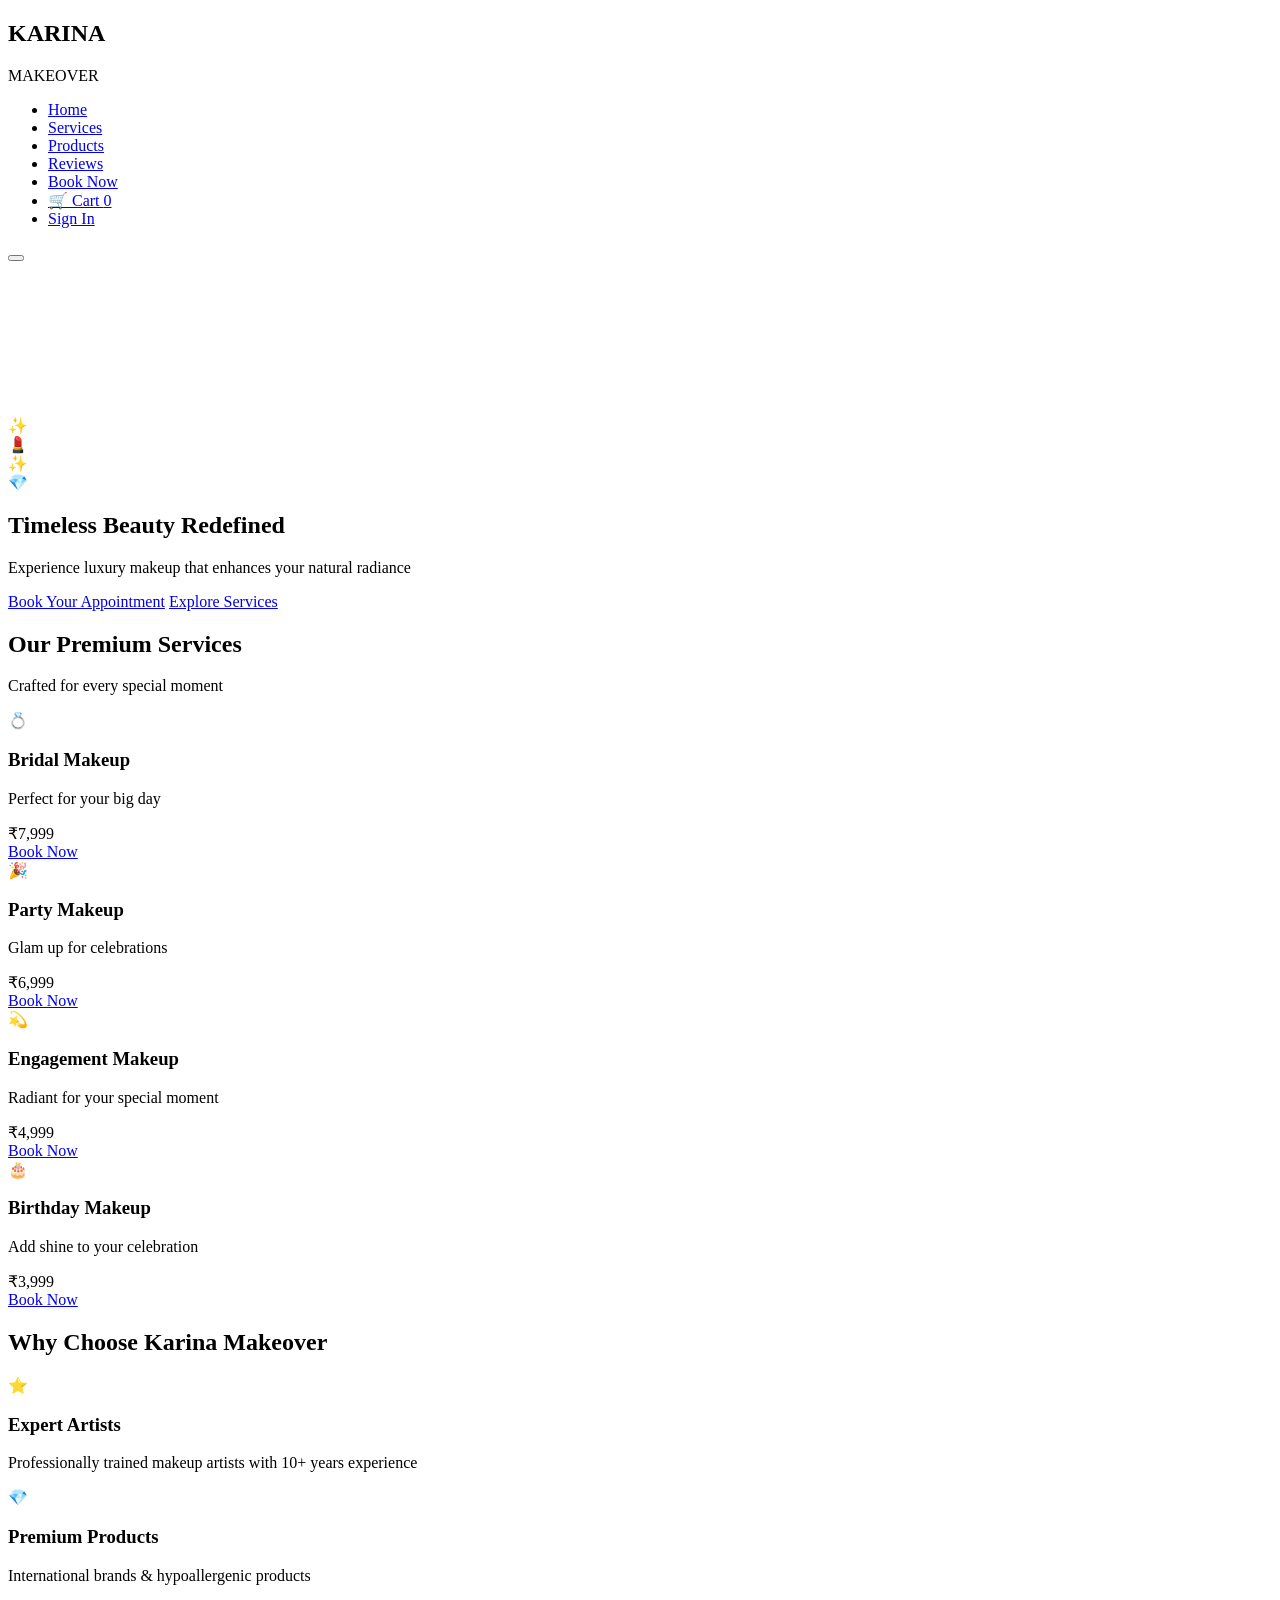
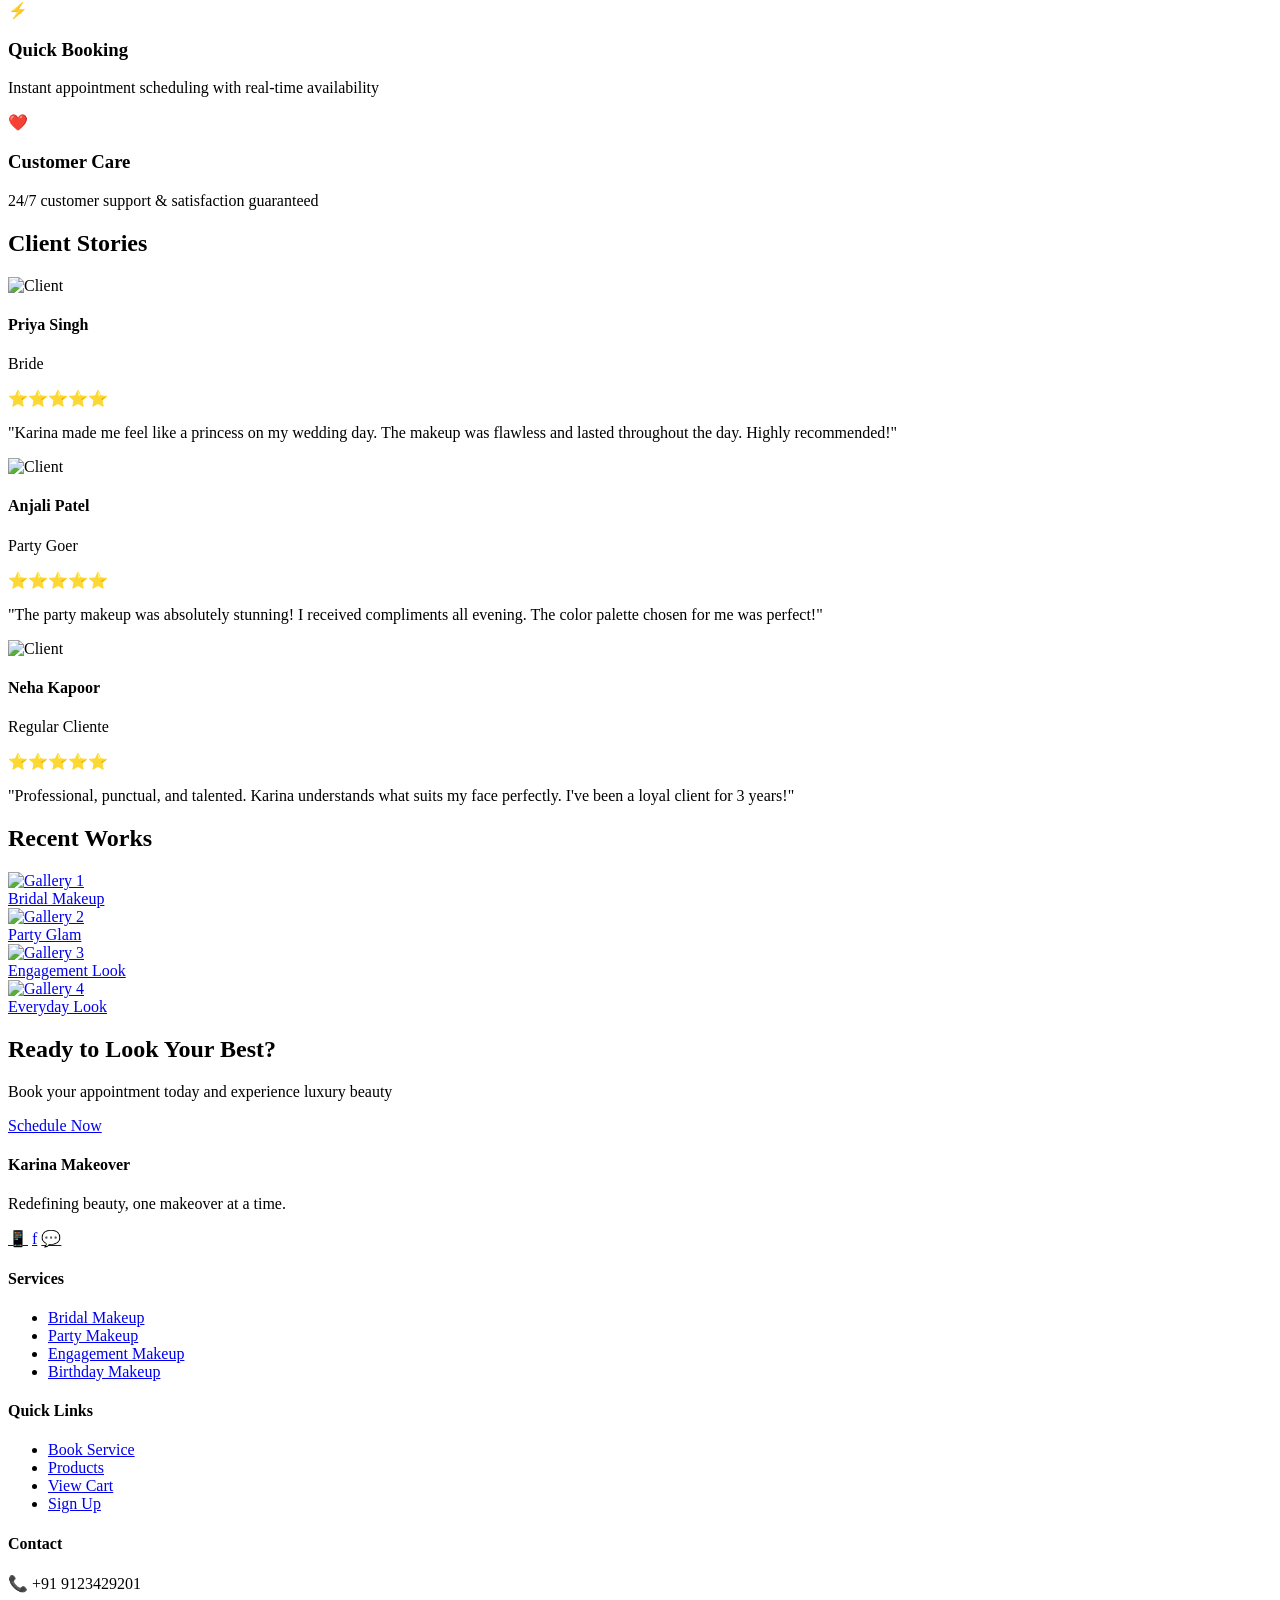
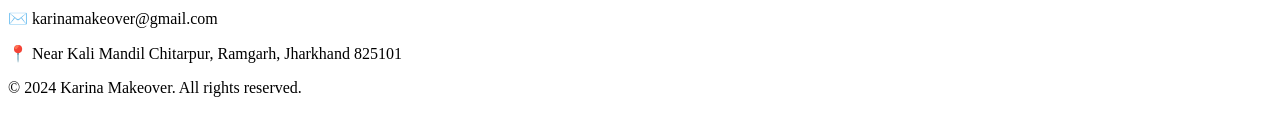
==== index.html @ 3b33776d "Add files via upload" ====
<!DOCTYPE html>
<html lang="en">
<head>
    <meta charset="UTF-8">
    <meta name="viewport" content="width=device-width, initial-scale=1.0">
    <meta name="description" content="Karina Makeover - Premium Beauty & Makeup Services">
    <meta name="keywords" content="makeup, beauty, bridal makeup, party makeup, makeover, salon">
    <title>Karina Makeover - Luxury Beauty & Makeup Services</title>
    
    <link rel="stylesheet" href="css/global.css">
    <link rel="stylesheet" href="css/index.css">
    
    <!-- Preload critical fonts -->
    <link rel="preload" href="https://fonts.googleapis.com/css2?family=Playfair+Display:wght@700&family=Lato:wght@300;400;700&display=swap" as="style">
    <link href="https://fonts.googleapis.com/css2?family=Playfair+Display:wght@700&family=Lato:wght@300;400;700&display=swap" rel="stylesheet">
</head>
<body>
    <!-- Navigation Bar -->
    <nav class="navbar">
        <div class="nav-container">
            <div class="logo">
                <h1>KARINA</h1>
                <span class="tagline">MAKEOVER</span>
            </div>
            <ul class="nav-menu">
                <li><a href="#home">Home</a></li>
                <li><a href="services.html">Services</a></li>
                <li><a href="products.html">Products</a></li>
                <li><a href="testimonials.html">Reviews</a></li>
                <li><a href="booking.html" class="btn-primary">Book Now</a></li>
                <li><a href="cart.html" class="btn-secondary cart-btn">🛒 Cart <span id="cartCount">0</span></a></li>
                
                <!-- Sign In Button (shown when not logged in) -->
                <li id="signInLink"><a href="login.html" class="btn-secondary">Sign In</a></li>
                
                <!-- User Profile Section (shown when logged in) -->
                <li id="profileSection" class="profile-section" style="display: none;">
                    <button id="profileBtn" class="profile-btn">
                        <span class="profile-icon">👤</span>
                        <span id="profileName">User</span>
                    </button>
                    <div id="profileDropdown" class="profile-dropdown">
                        <div class="profile-header">
                            <p id="profileEmail">user@example.com</p>
                        </div>
                        <ul class="profile-menu">
                            <li><a href="account.html">My Account</a></li>
                            <li><a href="booking.html">My Bookings</a></li>
                            <li><a href="cart.html">My Cart</a></li>
                            <li><hr></li>
                            <li><a href="#" id="logoutBtn">Logout</a></li>
                        </ul>
                    </div>
                </li>
            </ul>
            <button class="hamburger" id="hamburger">
                <span></span>
                <span></span>
                <span></span>
            </button>
        </div>
    </nav>

    <!-- Hero Section -->
    <section class="hero" id="home">
        <div class="hero-background">
            <video autoplay muted loop playsinline class="hero-video">
                <source src="https://media.istockphoto.com/videos/portrait-of-beautiful-girl-with-perfect-makeup-video-id1345436776?s=640x640" type="video/mp4">
                <img src="https://images.unsplash.com/photo-1596398671067-b627e5ad1c4f?w=1200&h=800&fit=crop" alt="Luxury Makeup Background">
            </video>
            <div class="hero-overlay"></div>
        </div>
        
        <div class="hero-content">
            <div class="floating-elements">
                <div class="element element-1">✨</div>
                <div class="element element-2">💄</div>
                <div class="element element-3">✨</div>
                <div class="element element-4">💎</div>
            </div>
            
            <h1 class="hero-title" data-aos="fade-up">Timeless Beauty Redefined</h1>
            <p class="hero-subtitle" data-aos="fade-up" data-aos-delay="200">Experience luxury makeup that enhances your natural radiance</p>
            
            <div class="hero-buttons" data-aos="fade-up" data-aos-delay="400">
                <a href="booking.html" class="btn btn-primary-large">Book Your Appointment</a>
                <a href="services.html" class="btn btn-secondary-large">Explore Services</a>
            </div>
        </div>
    </section>

    <!-- Featured Services -->
    <section class="featured-services">
        <div class="container">
            <h2 class="section-title" data-aos="fade-up">Our Premium Services</h2>
            <p class="section-subtitle" data-aos="fade-up" data-aos-delay="100">Crafted for every special moment</p>
            
            <div class="services-grid">
                <div class="service-card" data-aos="fade-up" data-aos-delay="200">
                    <div class="service-icon">💍</div>
                    <h3>Bridal Makeup</h3>
                    <p>Perfect for your big day</p>
                    <div class="service-price">₹7,999</div>
                    <a href="booking.html" class="btn-service">Book Now</a>
                </div>
                
                <div class="service-card" data-aos="fade-up" data-aos-delay="300">
                    <div class="service-icon">🎉</div>
                    <h3>Party Makeup</h3>
                    <p>Glam up for celebrations</p>
                    <div class="service-price">₹6,999</div>
                    <a href="booking.html" class="btn-service">Book Now</a>
                </div>
                
                <div class="service-card" data-aos="fade-up" data-aos-delay="400">
                    <div class="service-icon">💫</div>
                    <h3>Engagement Makeup</h3>
                    <p>Radiant for your special moment</p>
                    <div class="service-price">₹4,999</div>
                    <a href="booking.html" class="btn-service">Book Now</a>
                </div>
                
                <div class="service-card" data-aos="fade-up" data-aos-delay="500">
                    <div class="service-icon">🎂</div>
                    <h3>Birthday Makeup</h3>
                    <p>Add shine to your celebration</p>
                    <div class="service-price">₹3,999</div>
                    <a href="booking.html" class="btn-service">Book Now</a>
                </div>
            </div>
        </div>
    </section>

    <!-- Why Choose Us -->
    <section class="why-us">
        <div class="container">
            <h2 class="section-title" data-aos="fade-up">Why Choose Karina Makeover</h2>
            
            <div class="features-grid">
                <div class="feature-item" data-aos="fade-up" data-aos-delay="100">
                    <div class="feature-icon">⭐</div>
                    <h3>Expert Artists</h3>
                    <p>Professionally trained makeup artists with 10+ years experience</p>
                </div>
                
                <div class="feature-item" data-aos="fade-up" data-aos-delay="200">
                    <div class="feature-icon">💎</div>
                    <h3>Premium Products</h3>
                    <p>International brands & hypoallergenic products</p>
                </div>
                
                <div class="feature-item" data-aos="fade-up" data-aos-delay="300">
                    <div class="feature-icon">⚡</div>
                    <h3>Quick Booking</h3>
                    <p>Instant appointment scheduling with real-time availability</p>
                </div>
                
                <div class="feature-item" data-aos="fade-up" data-aos-delay="400">
                    <div class="feature-icon">❤️</div>
                    <h3>Customer Care</h3>
                    <p>24/7 customer support & satisfaction guaranteed</p>
                </div>
            </div>
        </div>
    </section>

    <!-- Testimonials -->
    <section class="testimonials" id="testimonials">
        <div class="container">
            <h2 class="section-title" data-aos="fade-up">Client Stories</h2>
            
            <div class="testimonials-carousel">
                <div class="testimonial-slide" data-aos="fade-up">
                    <div class="testimonial-header">
                        <img src="https://i.pravatar.cc/100?u=1" alt="Client" class="testimonial-avatar">
                        <div>
                            <h4>Priya Singh</h4>
                            <p class="testimonial-role">Bride</p>
                            <div class="rating">⭐⭐⭐⭐⭐</div>
                        </div>
                    </div>
                    <p class="testimonial-text">"Karina made me feel like a princess on my wedding day. The makeup was flawless and lasted throughout the day. Highly recommended!"</p>
                </div>
                
                <div class="testimonial-slide" data-aos="fade-up" data-aos-delay="200">
                    <div class="testimonial-header">
                        <img src="https://i.pravatar.cc/100?u=2" alt="Client" class="testimonial-avatar">
                        <div>
                            <h4>Anjali Patel</h4>
                            <p class="testimonial-role">Party Goer</p>
                            <div class="rating">⭐⭐⭐⭐⭐</div>
                        </div>
                    </div>
                    <p class="testimonial-text">"The party makeup was absolutely stunning! I received compliments all evening. The color palette chosen for me was perfect!"</p>
                </div>
                
                <div class="testimonial-slide" data-aos="fade-up" data-aos-delay="400">
                    <div class="testimonial-header">
                        <img src="https://i.pravatar.cc/100?u=3" alt="Client" class="testimonial-avatar">
                        <div>
                            <h4>Neha Kapoor</h4>
                            <p class="testimonial-role">Regular Cliente</p>
                            <div class="rating">⭐⭐⭐⭐⭐</div>
                        </div>
                    </div>
                    <p class="testimonial-text">"Professional, punctual, and talented. Karina understands what suits my face perfectly. I've been a loyal client for 3 years!"</p>
                </div>
            </div>
        </div>
    </section>

    <!-- Gallery Preview -->
    <section class="gallery-preview">
        <div class="container">
            <h2 class="section-title" data-aos="fade-up">Recent Works</h2>
            
            <div class="gallery-grid">
                <a href="#" class="gallery-item" data-aos="zoom-in">
                    <img src="https://images.unsplash.com/photo-1596398671067-b627e5ad1c4f?w=300&h=300&fit=crop" alt="Gallery 1" loading="lazy">
                    <div class="gallery-overlay">Bridal Makeup</div>
                </a>
                <a href="#" class="gallery-item" data-aos="zoom-in" data-aos-delay="100">
                    <img src="https://images.unsplash.com/photo-1487412720507-e21cc028cb29?w=300&h=300&fit=crop" alt="Gallery 2" loading="lazy">
                    <div class="gallery-overlay">Party Glam</div>
                </a>
                <a href="#" class="gallery-item" data-aos="zoom-in" data-aos-delay="200">
                    <img src="https://images.unsplash.com/photo-1512203591857-c922601ebd09?w=300&h=300&fit=crop" alt="Gallery 3" loading="lazy">
                    <div class="gallery-overlay">Engagement Look</div>
                </a>
                <a href="#" class="gallery-item" data-aos="zoom-in" data-aos-delay="300">
                    <img src="https://images.unsplash.com/photo-1494790108377-be9c29b29330?w=300&h=300&fit=crop" alt="Gallery 4" loading="lazy">
                    <div class="gallery-overlay">Everyday Look</div>
                </a>
            </div>
        </div>
    </section>

    <!-- CTA Section -->
    <section class="cta-section">
        <div class="container">
            <h2 data-aos="fade-up">Ready to Look Your Best?</h2>
            <p data-aos="fade-up" data-aos-delay="100">Book your appointment today and experience luxury beauty</p>
            <a href="booking.html" class="btn btn-primary-large" data-aos="fade-up" data-aos-delay="200">Schedule Now</a>
        </div>
    </section>

    <!-- Footer -->
    <footer class="footer">
        <div class="container">
            <div class="footer-content">
                <div class="footer-section">
                    <h4>Karina Makeover</h4>
                    <p>Redefining beauty, one makeover at a time.</p>
                    <div class="social-links">
                        <a href="#" title="Instagram">📱</a>
                        <a href="#" title="Facebook">f</a>
                        <a href="#" title="WhatsApp">💬</a>
                    </div>
                </div>
                
                <div class="footer-section">
                    <h4>Services</h4>
                    <ul>
                        <li><a href="services.html">Bridal Makeup</a></li>
                        <li><a href="services.html">Party Makeup</a></li>
                        <li><a href="services.html">Engagement Makeup</a></li>
                        <li><a href="services.html">Birthday Makeup</a></li>
                    </ul>
                </div>
                
                <div class="footer-section">
                    <h4>Quick Links</h4>
                    <ul>
                        <li><a href="booking.html">Book Service</a></li>
                        <li><a href="products.html">Products</a></li>
                        <li><a href="cart.html">View Cart</a></li>
                        <li><a href="register.html">Sign Up</a></li>
                    </ul>
                </div>
                
                <div class="footer-section">
                    <h4>Contact</h4>
                    <p>📞 +91 9123429201</p>
                    <p>✉️ karinamakeover@gmail.com</p>
                    <p>📍 Near Kali Mandil Chitarpur, Ramgarh, Jharkhand 825101</p>
                </div>
            </div>
            
            <div class="footer-bottom">
                <p>&copy; 2024 Karina Makeover. All rights reserved.</p>
            </div>
        </div>
    </footer>

    <script src="js/common.js"></script>
    <script src="js/index.js"></script>
</body>
</html>
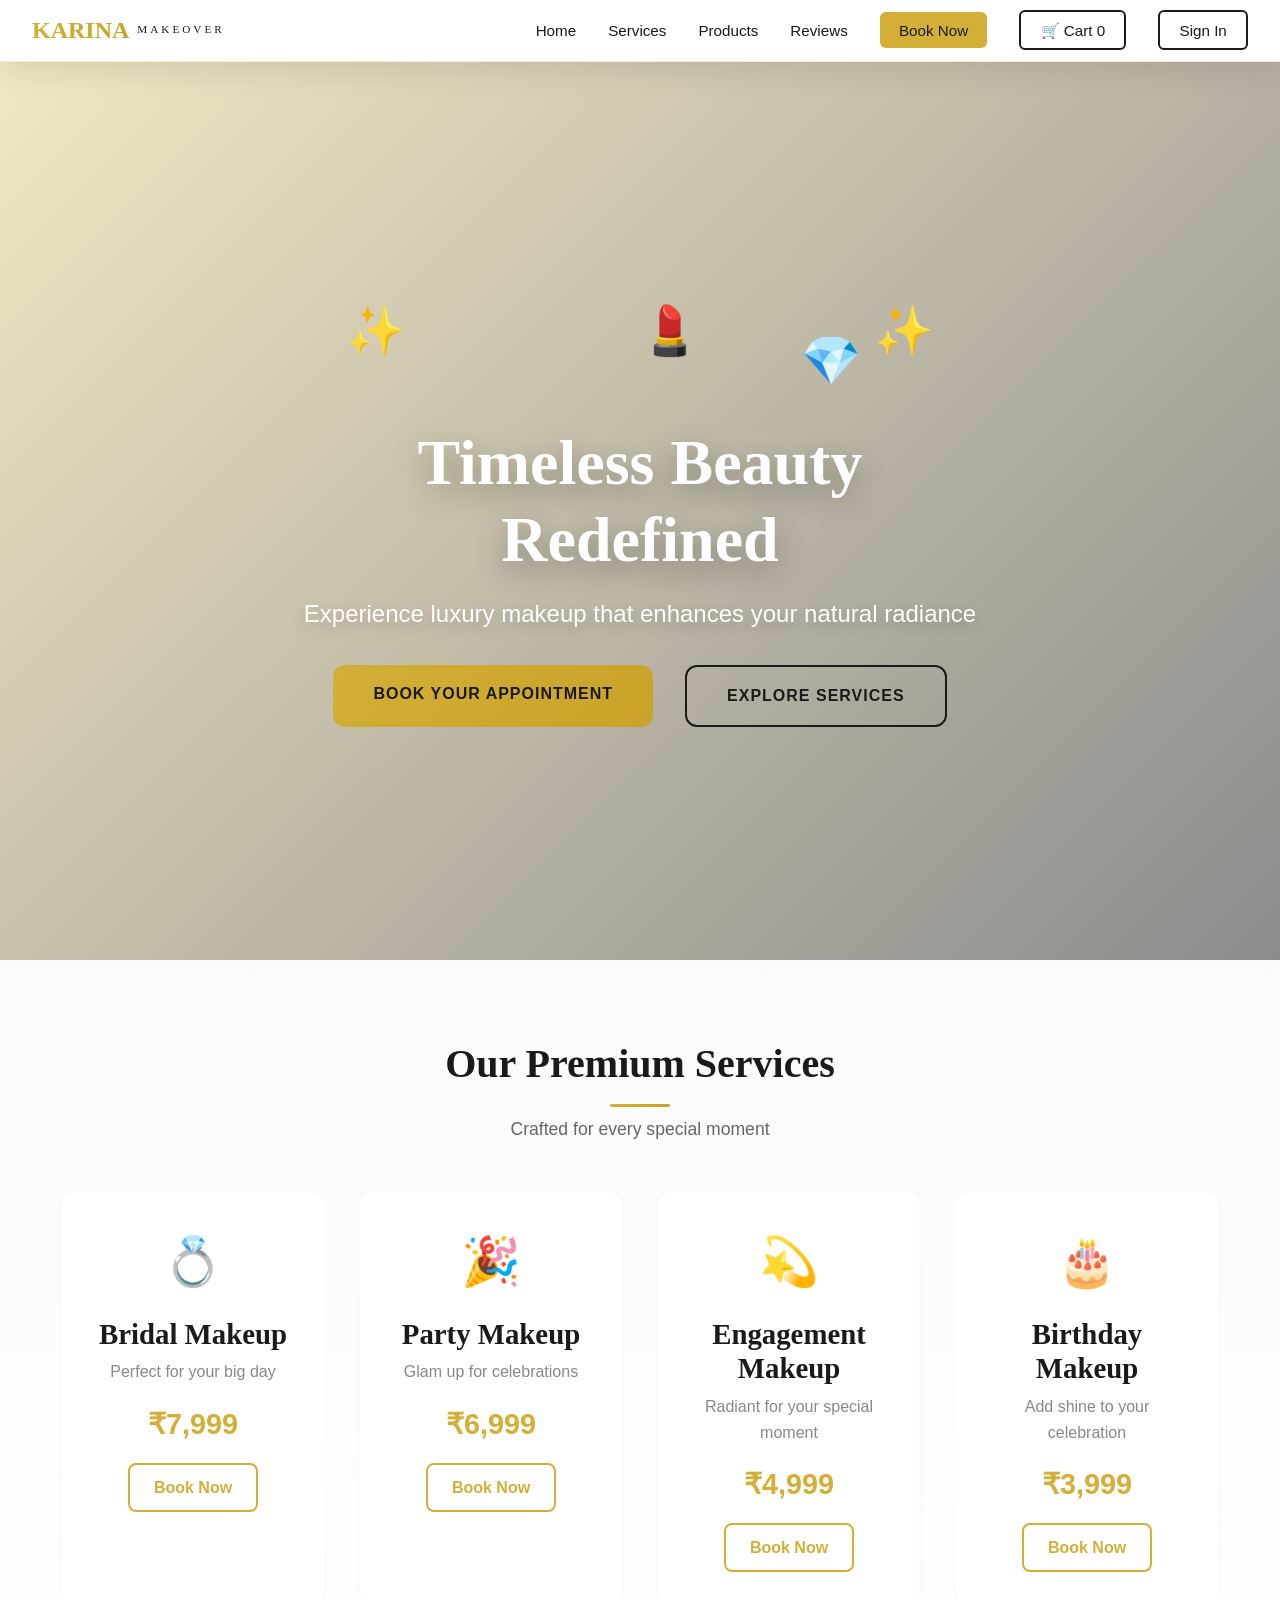
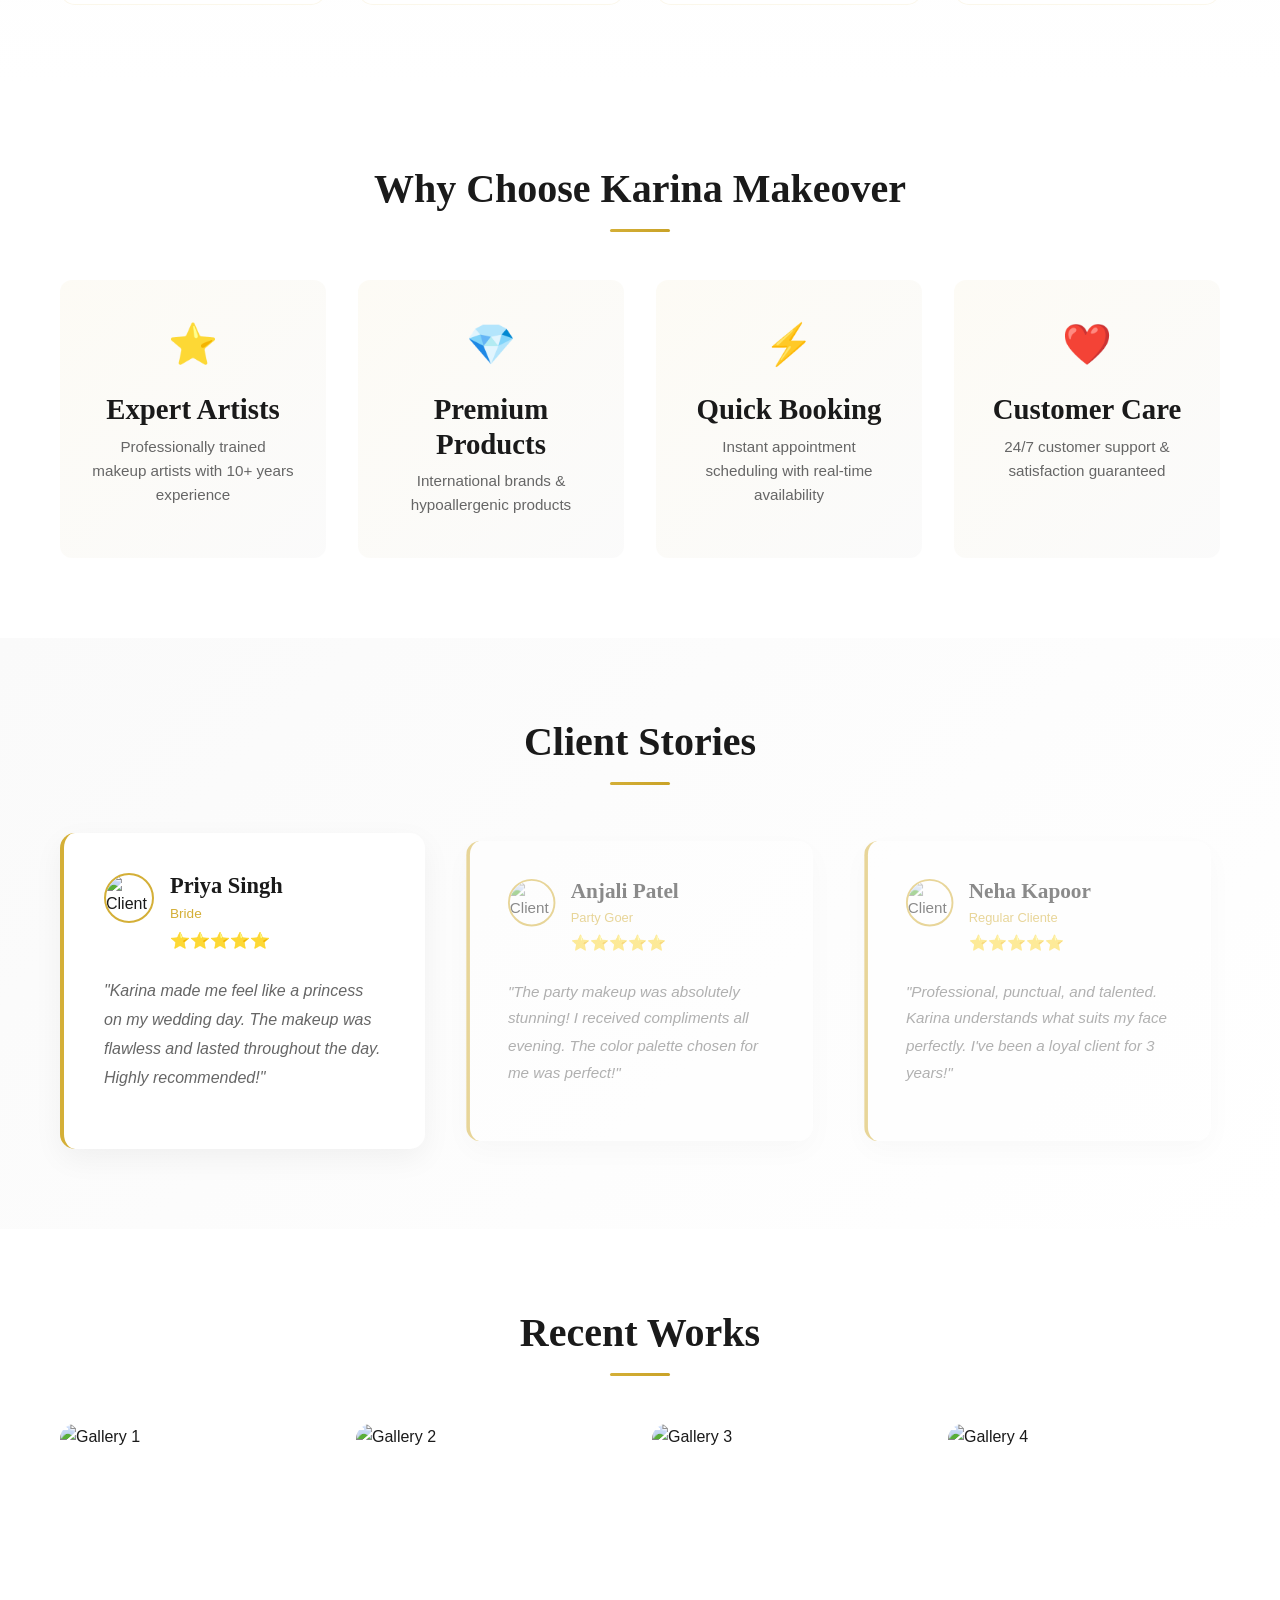
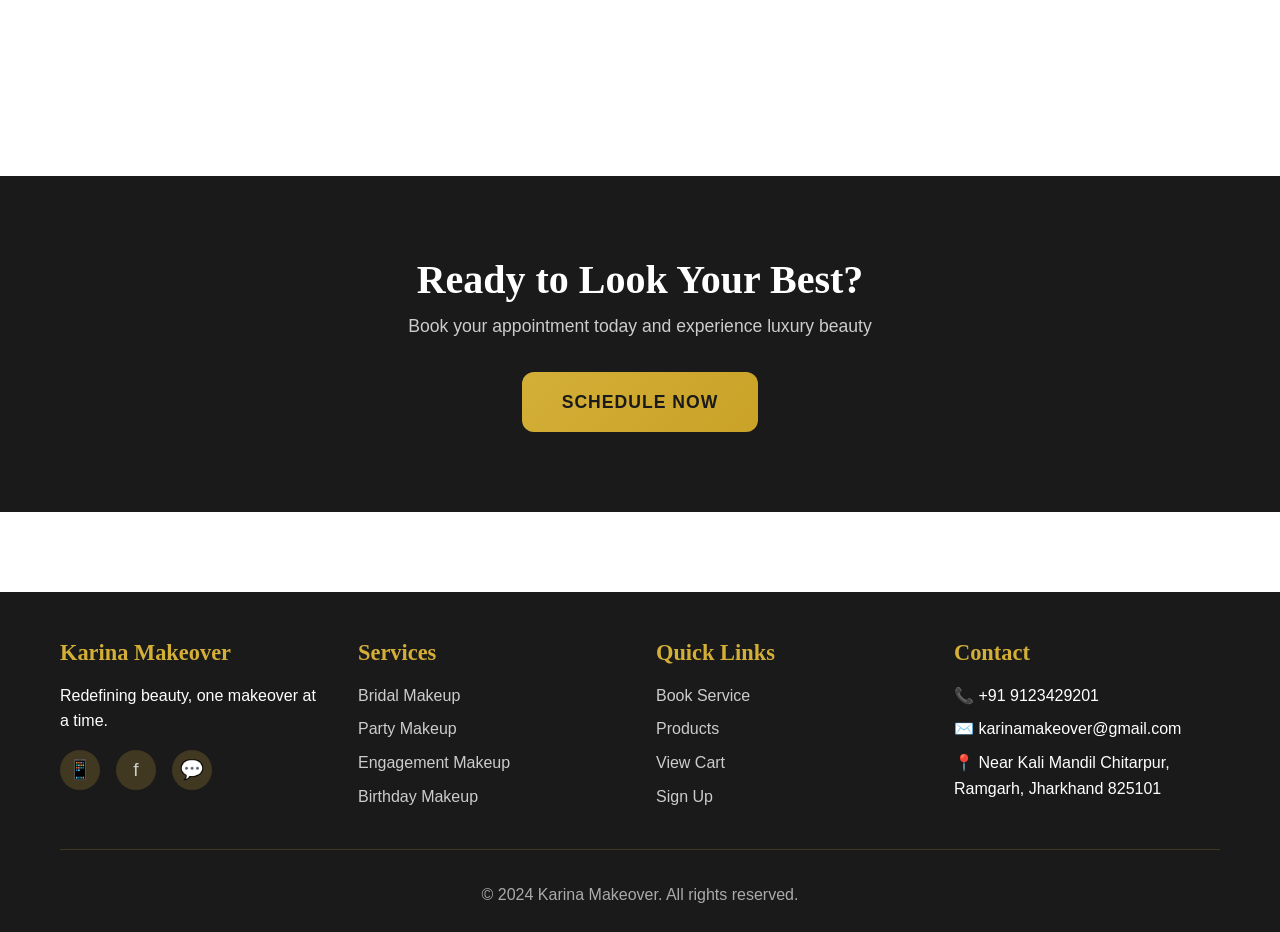
==== commit b272f218: "Update index.html" ====
--- a/index.html
+++ b/index.html
@@ -7,8 +7,8 @@
     <meta name="keywords" content="makeup, beauty, bridal makeup, party makeup, makeover, salon">
     <title>Karina Makeover - Luxury Beauty & Makeup Services</title>
     
-    <link rel="stylesheet" href="css/global.css">
-    <link rel="stylesheet" href="css/index.css">
+    <link rel="stylesheet" href="global.css">
+    <link rel="stylesheet" href="index.css">
     
     <!-- Preload critical fonts -->
     <link rel="preload" href="https://fonts.googleapis.com/css2?family=Playfair+Display:wght@700&family=Lato:wght@300;400;700&display=swap" as="style">
@@ -292,7 +292,7 @@
         </div>
     </footer>
 
-    <script src="js/common.js"></script>
-    <script src="js/index.js"></script>
+    <script src="common.js"></script>
+    <script src="index.js"></script>
 </body>
 </html>
--- a/global.css
+++ b/global.css
@@ -0,0 +1,825 @@
+/* ====================================
+   GLOBAL STYLES & RESET
+==================================== */
+
+* {
+    margin: 0;
+    padding: 0;
+    box-sizing: border-box;
+}
+
+html {
+    scroll-behavior: smooth;
+    font-size: 16px;
+}
+
+body {
+    font-family: 'Lato', sans-serif;
+    color: #1a1a1a;
+    line-height: 1.6;
+    background: #ffffff;
+    overflow-x: hidden;
+}
+
+/* ====================================
+   VARIABLES & THEME
+==================================== */
+
+:root {
+    --primary: #d4af37;
+    --secondary: #1a1a1a;
+    --accent: #f5d5b0;
+    --light: #fafafa;
+    --dark: #0f0f0f;
+    --border-radius: 12px;
+    --transition: all 0.3s cubic-bezier(0.4, 0, 0.2, 1);
+}
+
+/* ====================================
+   TYPOGRAPHY
+==================================== */
+
+h1, h2, h3, h4, h5, h6 {
+    font-family: 'Playfair Display', serif;
+    font-weight: 700;
+    line-height: 1.2;
+    margin-bottom: 1rem;
+}
+
+h1 {
+    font-size: 3.5rem;
+}
+
+h2 {
+    font-size: 2.5rem;
+}
+
+h3 {
+    font-size: 1.8rem;
+}
+
+h4 {
+    font-size: 1.4rem;
+}
+
+p {
+    font-size: 1rem;
+    margin-bottom: 0.5rem;
+}
+
+a {
+    text-decoration: none;
+    color: inherit;
+    transition: var(--transition);
+}
+
+/* ====================================
+   CONTAINER & LAYOUT
+==================================== */
+
+.container {
+    max-width: 1200px;
+    margin: 0 auto;
+    padding: 0 20px;
+}
+
+main {
+    min-height: 100vh;
+}
+
+/* ====================================
+   NAVIGATION BAR
+==================================== */
+
+.navbar {
+    position: fixed;
+    top: 0;
+    width: 100%;
+    z-index: 1000;
+    background: rgba(255, 255, 255, 0.95);
+    backdrop-filter: blur(10px);
+    border-bottom: 1px solid rgba(212, 175, 55, 0.2);
+    box-shadow: 0 8px 32px rgba(0, 0, 0, 0.1);
+    animation: slideDown 0.5s ease-out;
+}
+
+@keyframes slideDown {
+    from {
+        transform: translateY(-100%);
+    }
+    to {
+        transform: translateY(0);
+    }
+}
+
+.nav-container {
+    display: flex;
+    justify-content: space-between;
+    align-items: center;
+    padding: 1rem 2rem;
+    max-width: 1400px;
+    margin: 0 auto;
+}
+
+.logo {
+    display: flex;
+    align-items: center;
+    gap: 0.5rem;
+    cursor: pointer;
+}
+
+.logo h1 {
+    font-size: 1.5rem;
+    margin: 0;
+    background: linear-gradient(135deg, var(--primary), #c9a227);
+    -webkit-background-clip: text;
+    -webkit-text-fill-color: transparent;
+    background-clip: text;
+}
+
+.logo .tagline {
+    font-size: 0.7rem;
+    letter-spacing: 3px;
+    font-family: 'Playfair Display', serif;
+    color: var(--secondary);
+}
+
+.nav-menu {
+    display: flex;
+    list-style: none;
+    gap: 2rem;
+    align-items: center;
+}
+
+.nav-menu a {
+    color: var(--secondary);
+    font-weight: 500;
+    position: relative;
+    font-size: 0.95rem;
+}
+
+.nav-menu a::after {
+    content: '';
+    position: absolute;
+    bottom: -5px;
+    left: 0;
+    width: 0;
+    height: 2px;
+    background: var(--primary);
+    transition: width 0.3s ease;
+}
+
+.nav-menu a:hover::after {
+    width: 100%;
+}
+
+.nav-menu .active::after {
+    width: 100%;
+}
+
+/* Buttons in navbar */
+.btn-primary,
+.btn-secondary {
+    padding: 0.6rem 1.2rem;
+    border-radius: 6px;
+    border: none;
+    font-size: 0.9rem;
+    font-weight: 600;
+    cursor: pointer;
+    transition: var(--transition);
+}
+
+.btn-primary {
+    background: var(--primary);
+    color: var(--secondary);
+}
+
+.btn-primary:hover {
+    background: #c9a227;
+    transform: translateY(-2px);
+    box-shadow: 0 10px 20px rgba(212, 175, 55, 0.3);
+}
+
+.btn-secondary {
+    border: 2px solid var(--secondary);
+    color: var(--secondary);
+    background: transparent;
+}
+
+.btn-secondary:hover {
+    background: var(--secondary);
+    color: white;
+}
+
+.hamburger {
+    display: none;
+    flex-direction: column;
+    background: none;
+    border: none;
+    cursor: pointer;
+    gap: 5px;
+}
+
+.hamburger span {
+    width: 25px;
+    height: 3px;
+    background: var(--secondary);
+    border-radius: 2px;
+    transition: var(--transition);
+}
+
+/* ====================================
+   BUTTONS
+==================================== */
+
+.btn {
+    display: inline-block;
+    padding: 0.75rem 2rem;
+    border-radius: var(--border-radius);
+    border: none;
+    font-size: 1rem;
+    font-weight: 600;
+    cursor: pointer;
+    transition: var(--transition);
+    text-align: center;
+    text-transform: uppercase;
+    letter-spacing: 1px;
+}
+
+.btn-primary-large {
+    background: linear-gradient(135deg, var(--primary), #c9a227);
+    color: var(--secondary);
+    padding: 1rem 2.5rem;
+    font-size: 1.1rem;
+}
+
+.btn-primary-large:hover {
+    transform: translateY(-3px);
+    box-shadow: 0 15px 40px rgba(212, 175, 55, 0.4);
+}
+
+.btn-secondary-large {
+    background: transparent;
+    color: var(--secondary);
+    border: 2px solid var(--secondary);
+    padding: 1rem 2.5rem;
+}
+
+.btn-secondary-large:hover {
+    background: var(--secondary);
+    color: white;
+}
+
+.btn.full-width {
+    width: 100%;
+}
+
+/* ====================================
+   SECTIONS & GENERAL STYLES
+==================================== */
+
+.section-title {
+    text-align: center;
+    margin-bottom: 0.5rem;
+    font-size: 2.5rem;
+    position: relative;
+}
+
+.section-title::after {
+    content: '';
+    display: block;
+    width: 60px;
+    height: 3px;
+    background: linear-gradient(135deg, var(--primary), #c9a227);
+    margin: 1rem auto 0;
+    border-radius: 2px;
+}
+
+.section-subtitle {
+    text-align: center;
+    color: #666;
+    margin-bottom: 2rem;
+    font-size: 1.1rem;
+    font-weight: 300;
+}
+
+/* ====================================
+   FORMS
+==================================== */
+
+.form-group {
+    margin-bottom: 1.5rem;
+    display: flex;
+    flex-direction: column;
+}
+
+.form-group label {
+    font-weight: 600;
+    margin-bottom: 0.5rem;
+    color: var(--secondary);
+}
+
+.form-group input,
+.form-group textarea,
+.form-group select {
+    padding: 0.75rem 1rem;
+    border: 2px solid #e0e0e0;
+    border-radius: 8px;
+    font-family: inherit;
+    font-size: 1rem;
+    transition: var(--transition);
+    background: #fafafa;
+}
+
+.form-group input:focus,
+.form-group textarea:focus,
+.form-group select:focus {
+    outline: none;
+    border-color: var(--primary);
+    background: white;
+    box-shadow: 0 0 0 3px rgba(212, 175, 55, 0.1);
+}
+
+.form-group textarea {
+    resize: vertical;
+    min-height: 100px;
+}
+
+.form-row {
+    display: grid;
+    grid-template-columns: 1fr 1fr;
+    gap: 1rem;
+}
+
+.form-group.checkbox {
+    flex-direction: row;
+    align-items: center;
+    margin-bottom: 1rem;
+}
+
+.form-group.checkbox input {
+    width: 20px;
+    height: 20px;
+    margin-right: 0.5rem;
+    cursor: pointer;
+}
+
+.form-group.checkbox label {
+    margin: 0;
+}
+
+.error-message {
+    color: #e74c3c;
+    font-size: 0.85rem;
+    margin-top: 0.25rem;
+    display: none;
+}
+
+.error-message.show {
+    display: block;
+}
+
+/* ====================================
+   CARDS & COMPONENTS
+==================================== */
+
+.card {
+    background: white;
+    border-radius: var(--border-radius);
+    padding: 2rem;
+    transition: var(--transition);
+    border: 1px solid rgba(0, 0, 0, 0.05);
+}
+
+.card:hover {
+    transform: translateY(-5px);
+    box-shadow: 0 20px 40px rgba(0, 0, 0, 0.1);
+}
+
+/* ====================================
+   FOOTER
+==================================== */
+
+.footer {
+    background: linear-gradient(135deg, var(--secondary), #1a1a1a);
+    color: white;
+    padding: 3rem 0 1rem;
+    margin-top: 5rem;
+}
+
+.footer-content {
+    display: grid;
+    grid-template-columns: repeat(4, 1fr);
+    gap: 2rem;
+    margin-bottom: 2rem;
+}
+
+.footer-section h4 {
+    color: var(--primary);
+    margin-bottom: 1rem;
+}
+
+.footer-section ul {
+    list-style: none;
+}
+
+.footer-section ul li {
+    margin-bottom: 0.5rem;
+}
+
+.footer-section a {
+    color: #ccc;
+    transition: var(--transition);
+}
+
+.footer-section a:hover {
+    color: var(--primary);
+}
+
+.social-links {
+    display: flex;
+    gap: 1rem;
+    margin-top: 1rem;
+}
+
+.social-links a {
+    display: inline-flex;
+    align-items: center;
+    justify-content: center;
+    width: 40px;
+    height: 40px;
+    background: rgba(212, 175, 55, 0.2);
+    border-radius: 50%;
+    font-size: 1.2rem;
+}
+
+.footer-bottom {
+    text-align: center;
+    padding-top: 2rem;
+    border-top: 1px solid rgba(212, 175, 55, 0.2);
+    color: #aaa;
+}
+
+/* ====================================
+   PAGE HEADERS
+==================================== */
+
+.page-header {
+    background: linear-gradient(135deg, rgb(212, 175, 55, 0.1), rgba(30, 30, 30, 0.1));
+    padding: 6rem 2rem;
+    text-align: center;
+    margin-top: 80px;
+}
+
+.page-header h1 {
+    color: var(--secondary);
+    margin-bottom: 0.5rem;
+}
+
+.page-header p {
+    color: #666;
+    font-size: 1.1rem;
+}
+
+/* ====================================
+   MODALS
+==================================== */
+
+.modal {
+    display: none;
+    position: fixed;
+    top: 0;
+    left: 0;
+    width: 100%;
+    height: 100%;
+    background: rgba(0, 0, 0, 0.6);
+    z-index: 2000;
+    align-items: center;
+    justify-content: center;
+    backdrop-filter: blur(5px);
+}
+
+.modal.show {
+    display: flex;
+}
+
+.modal-content {
+    background: white;
+    border-radius: 20px;
+    padding: 3rem;
+    max-width: 600px;
+    width: 90%;
+    max-height: 90vh;
+    overflow-y: auto;
+    position: relative;
+    animation: modalSlideIn 0.3s ease-out;
+}
+
+@keyframes modalSlideIn {
+    from {
+        opacity: 0;
+        transform: translateY(-50px) scale(0.95);
+    }
+    to {
+        opacity: 1;
+        transform: translateY(0) scale(1);
+    }
+}
+
+.close-modal {
+    position: absolute;
+    top: 1rem;
+    right: 1.5rem;
+    font-size: 2rem;
+    cursor: pointer;
+    color: #999;
+    transition: var(--transition);
+}
+
+.close-modal:hover {
+    color: var(--secondary);
+}
+
+/* ====================================
+   PROFILE SECTION
+==================================== */
+
+.profile-section {
+    position: relative;
+}
+
+.profile-btn {
+    display: flex;
+    align-items: center;
+    gap: 0.5rem;
+    background: linear-gradient(135deg, #d4af37, #8b7a1a);
+    color: white;
+    border: none;
+    padding: 0.6rem 1.2rem;
+    border-radius: 25px;
+    cursor: pointer;
+    font-size: 0.9rem;
+    font-weight: 600;
+    transition: all 0.3s ease;
+    white-space: nowrap;
+}
+
+.profile-btn:hover {
+    background: linear-gradient(135deg, #e5c158, #9d8920);
+    transform: translateY(-2px);
+    box-shadow: 0 4px 12px rgba(212, 175, 55, 0.4);
+}
+
+.profile-icon {
+    font-size: 1.2rem;
+}
+
+.profile-dropdown {
+    position: absolute;
+    top: 100%;
+    right: 0;
+    margin-top: 0.5rem;
+    background: white;
+    border-radius: 8px;
+    box-shadow: 0 8px 24px rgba(0, 0, 0, 0.15);
+    min-width: 220px;
+    z-index: 1000;
+    opacity: 0;
+    visibility: hidden;
+    transform: translateY(-10px);
+    transition: all 0.3s ease;
+}
+
+.profile-section:hover .profile-dropdown {
+    opacity: 1;
+    visibility: visible;
+    transform: translateY(0);
+}
+
+.profile-header {
+    padding: 1rem;
+    border-bottom: 1px solid #eee;
+    text-align: center;
+}
+
+.profile-header p {
+    margin: 0;
+    color: #666;
+    font-size: 0.9rem;
+    word-break: break-all;
+}
+
+.profile-menu {
+    list-style: none;
+    margin: 0;
+    padding: 0.5rem 0;
+}
+
+.profile-menu li {
+    margin: 0;
+}
+
+.profile-menu a {
+    display: block;
+    padding: 0.75rem 1rem;
+    color: #333;
+    text-decoration: none;
+    transition: all 0.2s ease;
+    font-size: 0.95rem;
+}
+
+.profile-menu a:hover {
+    background: #f5f5f5;
+    color: #d4af37;
+    padding-left: 1.2rem;
+}
+
+.profile-menu hr {
+    margin: 0.5rem 0;
+    border: none;
+    border-top: 1px solid #eee;
+}
+
+#logoutBtn {
+    color: #e74c3c;
+    font-weight: 600;
+}
+
+#logoutBtn:hover {
+    background: #fee;
+}
+
+/* ====================================
+   RESPONSIVE DESIGN
+==================================== */
+
+@media (max-width: 768px) {
+    html {
+        font-size: 14px;
+    }
+
+    h1 {
+        font-size: 2.5rem;
+    }
+
+    h2 {
+        font-size: 2rem;
+    }
+
+    h3 {
+        font-size: 1.5rem;
+    }
+
+    .nav-container {
+        padding: 1rem;
+    }
+
+    .nav-menu {
+        display: none;
+        position: fixed;
+        top: 60px;
+        left: 0;
+        width: 100%;
+        flex-direction: column;
+        background: white;
+        gap: 0;
+        padding: 1rem 0;
+    }
+
+    .nav-menu.active {
+        display: flex;
+    }
+
+    .nav-menu li {
+        width: 100%;
+        padding: 0.7rem 1.5rem;
+        border-bottom: 1px solid #eee;
+    }
+
+    .hamburger {
+        display: flex;
+    }
+
+    .footer-content {
+        grid-template-columns: repeat(2, 1fr);
+    }
+
+    .form-row {
+        grid-template-columns: 1fr;
+    }
+
+    .modal-content {
+        padding: 2rem;
+    }
+}
+
+@media (max-width: 480px) {
+    h1 {
+        font-size: 2rem;
+    }
+
+    h2 {
+        font-size: 1.5rem;
+    }
+
+    .section-title {
+        font-size: 1.8rem;
+    }
+
+    .page-header {
+        padding: 4rem 1rem;
+    }
+
+    .footer-content {
+        grid-template-columns: 1fr;
+    }
+}
+
+/* ====================================
+   UTILITY CLASSES
+==================================== */
+
+.text-center {
+    text-align: center;
+}
+
+.text-left {
+    text-align: left;
+}
+
+.text-right {
+    text-align: right;
+}
+
+.mt-1 { margin-top: 1rem; }
+.mt-2 { margin-top: 2rem; }
+.mt-3 { margin-top: 3rem; }
+
+.mb-1 { margin-bottom: 1rem; }
+.mb-2 { margin-bottom: 2rem; }
+.mb-3 { margin-bottom: 3rem; }
+
+.p-1 { padding: 1rem; }
+.p-2 { padding: 2rem; }
+
+.gap-1 { gap: 1rem; }
+.gap-2 { gap: 2rem; }
+
+/* ====================================
+   ANIMATIONS
+==================================== */
+
+@keyframes fadeInUp {
+    from {
+        opacity: 0;
+        transform: translateY(30px);
+    }
+    to {
+        opacity: 1;
+        transform: translateY(0);
+    }
+}
+
+@keyframes fadeInDown {
+    from {
+        opacity: 0;
+        transform: translateY(-30px);
+    }
+    to {
+        opacity: 1;
+        transform: translateY(0);
+    }
+}
+
+@keyframes zoomIn {
+    from {
+        opacity: 0;
+        transform: scale(0.95);
+    }
+    to {
+        opacity: 1;
+        transform: scale(1);
+    }
+}
+
+@keyframes float {
+    0%, 100% {
+        transform: translateY(0px);
+    }
+    50% {
+        transform: translateY(-20px);
+    }
+}
+
+@keyframes pulse {
+    0%, 100% {
+        opacity: 1;
+    }
+    50% {
+        opacity: 0.5;
+    }
+}
+
+.aos-animate {
+    animation: fadeInUp 0.8s ease-out;
+}
--- a/index.css
+++ b/index.css
@@ -0,0 +1,441 @@
+/* ====================================
+   INDEX PAGE STYLES
+==================================== */
+
+/* Hero Section */
+.hero {
+    position: relative;
+    height: 100vh;
+    display: flex;
+    align-items: center;
+    justify-content: center;
+    overflow: hidden;
+    margin-top: 60px;
+}
+
+.hero-background {
+    position: absolute;
+    top: 0;
+    left: 0;
+    width: 100%;
+    height: 100%;
+}
+
+.hero-video {
+    width: 100%;
+    height: 100%;
+    object-fit: cover;
+}
+
+.hero-overlay {
+    position: absolute;
+    top: 0;
+    left: 0;
+    width: 100%;
+    height: 100%;
+    background: linear-gradient(135deg, rgba(212, 175, 55, 0.3), rgba(26, 26, 26, 0.5));
+    z-index: 1;
+}
+
+.hero-content {
+    position: relative;
+    z-index: 2;
+    text-align: center;
+    color: white;
+    max-width: 800px;
+    padding: 2rem;
+}
+
+.floating-elements {
+    position: relative;
+    height: 100px;
+    margin-bottom: 2rem;
+}
+
+.element {
+    position: absolute;
+    font-size: 3rem;
+    animation: float 3s ease-in-out infinite;
+}
+
+.element-1 {
+    left: 10%;
+    animation-delay: 0s;
+}
+
+.element-2 {
+    left: 50%;
+    animation-delay: 1s;
+}
+
+.element-3 {
+    right: 10%;
+    animation-delay: 2s;
+}
+
+.element-4 {
+    right: 20%;
+    top: 30px;
+    animation-delay: 0.5s;
+}
+
+.hero-title {
+    font-size: 4rem;
+    margin-bottom: 1rem;
+    font-weight: 700;
+    text-shadow: 0 10px 30px rgba(0, 0, 0, 0.3);
+    animation: fadeInUp 1s ease-out;
+}
+
+.hero-subtitle {
+    font-size: 1.5rem;
+    margin-bottom: 2rem;
+    font-weight: 300;
+    text-shadow: 0 5px 15px rgba(0, 0, 0, 0.2);
+}
+
+.hero-buttons {
+    display: flex;
+    gap: 2rem;
+    justify-content: center;
+    flex-wrap: wrap;
+}
+
+.hero-buttons .btn {
+    font-size: 1rem;
+    padding: 1rem 2.5rem;
+}
+
+/* Featured Services */
+.featured-services {
+    padding: 5rem 2rem;
+    background: linear-gradient(180deg, #fafafa, white);
+}
+
+.services-grid {
+    display: grid;
+    grid-template-columns: repeat(auto-fit, minmax(250px, 1fr));
+    gap: 2rem;
+    margin-top: 3rem;
+}
+
+.service-card {
+    background: white;
+    border-radius: 15px;
+    padding: 2rem;
+    text-align: center;
+    transition: var(--transition);
+    border: 1px solid rgba(212, 175, 55, 0.1);
+    position: relative;
+    overflow: hidden;
+}
+
+.service-card::before {
+    content: '';
+    position: absolute;
+    top: 0;
+    left: 0;
+    width: 100%;
+    height: 4px;
+    background: linear-gradient(90deg, var(--primary), #c9a227);
+    transform: scaleX(0);
+    transform-origin: left;
+    transition: transform 0.3s ease;
+}
+
+.service-card:hover::before {
+    transform: scaleX(1);
+}
+
+.service-card:hover {
+    transform: translateY(-10px);
+    box-shadow: 0 20px 50px rgba(212, 175, 55, 0.2);
+}
+
+.service-icon {
+    font-size: 3rem;
+    margin-bottom: 1rem;
+    animation: bounce 2s infinite;
+}
+
+.service-card h3 {
+    color: var(--secondary);
+    margin-bottom: 0.5rem;
+}
+
+.service-card p {
+    color: #888;
+    margin-bottom: 1rem;
+}
+
+.service-price {
+    font-size: 1.8rem;
+    font-weight: 700;
+    color: var(--primary);
+    margin: 1rem 0;
+}
+
+.btn-service {
+    display: inline-block;
+    padding: 0.6rem 1.5rem;
+    background: transparent;
+    border: 2px solid var(--primary);
+    border-radius: 8px;
+    color: var(--primary);
+    font-weight: 600;
+    transition: var(--transition);
+}
+
+.btn-service:hover {
+    background: var(--primary);
+    color: var(--secondary);
+}
+
+@keyframes bounce {
+    0%, 100% {
+        transform: translateY(0);
+    }
+    50% {
+        transform: translateY(-15px);
+    }
+}
+
+/* Why Us Section */
+.why-us {
+    padding: 5rem 2rem;
+    background: white;
+}
+
+.features-grid {
+    display: grid;
+    grid-template-columns: repeat(auto-fit, minmax(200px, 1fr));
+    gap: 2rem;
+    margin-top: 3rem;
+}
+
+.feature-item {
+    text-align: center;
+    padding: 2rem;
+    background: linear-gradient(135deg, rgba(212, 175, 55, 0.05), rgba(26, 26, 26, 0.02));
+    border-radius: 12px;
+    transition: var(--transition);
+}
+
+.feature-item:hover {
+    background: linear-gradient(135deg, rgba(212, 175, 55, 0.1), rgba(26, 26, 26, 0.05));
+    transform: translateY(-5px);
+}
+
+.feature-icon {
+    font-size: 2.5rem;
+    margin-bottom: 1rem;
+}
+
+.feature-item h3 {
+    color: var(--secondary);
+    margin-bottom: 0.5rem;
+}
+
+.feature-item p {
+    color: #666;
+    font-size: 0.95rem;
+}
+
+/* Testimonials */
+.testimonials {
+    padding: 5rem 2rem;
+    background: linear-gradient(135deg, #fafafa, white);
+}
+
+.testimonials-carousel {
+    display: grid;
+    grid-template-columns: repeat(auto-fit, minmax(300px, 1fr));
+    gap: 2rem;
+    margin-top: 3rem;
+}
+
+.testimonial-slide {
+    background: white;
+    padding: 2.5rem;
+    border-radius: 15px;
+    border-left: 4px solid var(--primary);
+    transition: var(--transition);
+    box-shadow: 0 10px 30px rgba(0, 0, 0, 0.05);
+}
+
+.testimonial-slide:hover {
+    transform: translateY(-5px);
+    box-shadow: 0 20px 50px rgba(0, 0, 0, 0.1);
+}
+
+.testimonial-header {
+    display: flex;
+    gap: 1rem;
+    margin-bottom: 1.5rem;
+    align-items: flex-start;
+}
+
+.testimonial-avatar {
+    width: 50px;
+    height: 50px;
+    border-radius: 50%;
+    object-fit: cover;
+    border: 2px solid var(--primary);
+}
+
+.testimonial-header h4 {
+    margin: 0 0 0.2rem;
+    color: var(--secondary);
+}
+
+.testimonial-role {
+    font-size: 0.85rem;
+    color: var(--primary);
+    margin: 0;
+}
+
+.rating {
+    font-size: 1rem;
+    margin-top: 0.2rem;
+}
+
+.testimonial-text {
+    color: #666;
+    line-height: 1.8;
+    font-style: italic;
+    margin-bottom: 1rem;
+}
+
+.testimonial-author {
+    color: var(--secondary);
+    font-weight: 600;
+    margin: 0;
+}
+
+/* Gallery Preview */
+.gallery-preview {
+    padding: 5rem 2rem;
+    background: white;
+}
+
+.gallery-grid {
+    display: grid;
+    grid-template-columns: repeat(auto-fit, minmax(250px, 1fr));
+    gap: 1.5rem;
+    margin-top: 3rem;
+   
+}
+
+
+
+.gallery-item {
+    position: relative;
+    overflow: hidden;
+    border-radius: 15px;
+    aspect-ratio: 1;
+    cursor: pointer;
+}
+
+.gallery-item img {
+    width: 100%;
+    height: 100%;
+    object-fit: cover;
+    transition: var(--transition);
+}
+
+.gallery-overlay {
+    position: absolute;
+    top: 0;
+    left: 0;
+    width: 100%;
+    height: 100%;
+    background: rgba(212, 175, 55, 0.8);
+    display: flex;
+    align-items: center;
+    justify-content: center;
+    color: white;
+    font-weight: 600;
+    opacity: 0;
+    transition: var(--transition);
+}
+
+.gallery-item:hover img {
+    transform: scale(1.1);
+}
+
+.gallery-item:hover .gallery-overlay {
+    opacity: 1;
+}
+
+/* CTA Section */
+.cta-section {
+    padding: 5rem 2rem;
+    background: linear-gradient(135deg, var(--secondary), #1a1a1a);
+    color: white;
+    text-align: center;
+}
+
+.cta-section h2 {
+    color: white;
+    margin-bottom: 0.5rem;
+}
+
+.cta-section p {
+    color: #ccc;
+    margin-bottom: 2rem;
+    font-size: 1.1rem;
+}
+
+/* Responsive */
+@media (max-width: 768px) {
+    .hero-title {
+        font-size: 2.5rem;
+    }
+
+    .hero-subtitle {
+        font-size: 1.2rem;
+    }
+
+    .hero-buttons {
+        gap: 1rem;
+    }
+
+    .testimonials-carousel {
+        grid-template-columns: 1fr;
+    }
+
+    .gallery-grid {
+        grid-template-columns: repeat(2, 1fr);
+    }
+}
+
+@media (max-width: 480px) {
+    .hero {
+        height: 60vh;
+        margin-top: 50px;
+    }
+
+    .hero-title {
+        font-size: 1.8rem;
+    }
+
+    .hero-subtitle {
+        font-size: 1rem;
+    }
+
+    .services-grid {
+        grid-template-columns: 1fr;
+    }
+
+    .gallery-grid {
+        grid-template-columns: 1fr;
+    }
+
+    .hero-buttons {
+        flex-direction: column;
+    }
+
+    .hero-buttons .btn {
+        width: 100%;
+    }
+}
